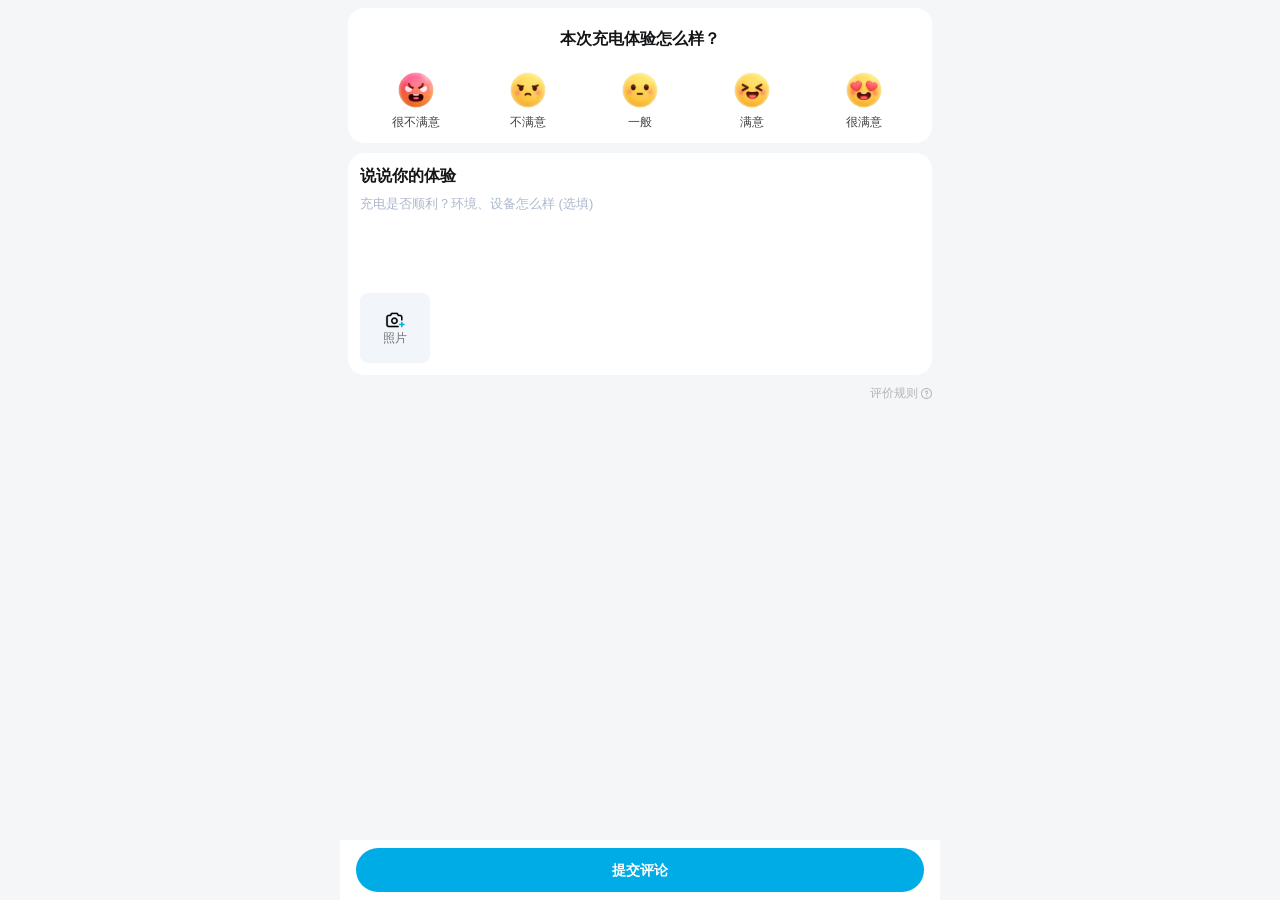
==== index.html @ 539950d8 "交付电站评价H5并补齐中文注释" ====
<!doctype html>
<!-- 电站评价正式页面：仅包含 H5 内容，顶部状态栏和导航由 APP 原生提供。 -->
<html lang="zh-CN">
<head>
  <!-- 使用中文和浅色界面；viewport-fit=cover 允许读取设备底部安全区域。 -->
  <meta charset="UTF-8">
  <meta name="viewport" content="width=device-width, initial-scale=1, viewport-fit=cover">
  <meta name="color-scheme" content="light">
  <title>电站评价</title>
  <!-- 样式独立维护；defer 确保文档结构创建后再执行交互脚本。 -->
  <link rel="stylesheet" href="./styles.css">
  <script src="./app.js" defer></script>
</head>
<body>
  <!-- 统一由脚本校验和显示 Toast，关闭浏览器自带的校验气泡。 -->
  <form id="review-form" class="review-page" novalidate>
    <main class="review-content">
      <!-- 必填评价卡片：表情和标签按 app.js 中的评分配置生成。 -->
      <section class="rating-card card" aria-labelledby="rating-title">
        <h1 id="rating-title">本次充电体验怎么样？</h1>
        <div id="rating-options" class="rating-options" role="radiogroup" aria-labelledby="rating-title" aria-required="true"></div>
        <!-- 初始隐藏；选择表情后展示该满意度对应的可多选标签。 -->
        <div id="review-tags" class="review-tags" role="group" aria-label="评价标签（选填，可多选）" hidden></div>
      </section>

      <!-- 选填体验卡片：自由输入文字与标签独立，照片也可以不添加。 -->
      <section class="experience-card card" aria-labelledby="experience-title">
        <div class="experience-heading">
          <h2 id="experience-title"><label for="experience">说说你的体验</label></h2>
          <!-- 只有超过 200 字才显示；当前数量红色，/200 保持注释灰色。 -->
          <span id="character-count" class="character-count" aria-live="polite" hidden><span id="current-count">201</span><span class="count-limit">/200</span></span>
        </div>
        <!-- 不设置 maxlength，允许第 201 字输入后再提示超限；高度由 CSS 固定为 5 行。 -->
        <textarea id="experience" name="experience" rows="5" placeholder="充电是否顺利？环境、设备怎么样 (选填)" aria-describedby="experience-hint" spellcheck="false"></textarea>
        <span id="experience-hint" class="sr-only">选填，最多200字，超过200字后需要删减才能提交。</span>
        <!-- 图片按顺序插在添加入口之前；满 9 张隐藏入口，列表支持横向滑动。 -->
        <div id="photo-list" class="photo-list" role="group" aria-label="评价照片（选填，最多9张，可左右滑动）">
          <button id="add-photo" class="add-photo photo-tile" type="button" aria-label="添加照片，最多9张">
            <img src="./images/icon-add-photo.png" width="20" height="20" alt="">
            <span>照片</span>
          </button>
        </div>
        <!-- 隐藏系统文件选择器，由相机入口触发；支持一次选择多张图片。 -->
        <input id="photo-input" type="file" accept="image/*" multiple hidden>
        <span id="photo-status" class="sr-only" aria-live="polite"></span>
      </section>

      <!-- 评价规则：由前端开发配置现有页面链接，当前不绑定交互。 -->
      <button id="review-rules" class="review-rules" type="button">
        <span>评价规则</span><span class="help-icon"><img src="./images/icon-review-help.svg" width="11" height="11" alt=""></span>
      </button>
    </main>

    <!-- 固定底部提交区：自动避让设备安全区域和覆盖视口的软键盘。 -->
    <footer class="submit-bar">
      <button id="submit-review" class="submit-button" type="submit">提交评论</button>
    </footer>
  </form>

  <!-- 共用 Toast，只负责显示提示文案，不承载业务操作。 -->
  <div id="toast" class="toast" role="status" aria-live="polite" hidden></div>

</body>
</html>
---- styles.css ----
/* 全局设计变量：品牌色、文字层级、安全区域和系统字体。 */
:root {
  color-scheme: light;
  --brand: #00ace5;
  --text-primary: #141517;
  --text-secondary: #414345;
  --text-tertiary: #6f7173;
  --text-muted: #b4b6b8;
  --background: #f4f6f8;
  --surface-subtle: #f2f5fa;
  --danger: #fd2020;
  --safe-bottom: env(safe-area-inset-bottom, 0px);
  --keyboard-inset: 0px;
  font-family: -apple-system, BlinkMacSystemFont, "PingFang SC", "Helvetica Neue", "Microsoft YaHei", sans-serif;
  -webkit-text-size-adjust: 100%;
  text-size-adjust: 100%;
  -webkit-tap-highlight-color: transparent;
  color: var(--text-primary);
  background: var(--background);
}

/* 基础重置：宽高包含内边距和边框，按钮及输入控件沿用系统字体。 */
* { box-sizing: border-box; }
body { margin: 0; }
button, textarea, input { font: inherit; }
button { padding: 0; border: 0; cursor: pointer; color: inherit; background: none; touch-action: manipulation; }
button:disabled { cursor: default; }
/* 键盘操作时保留可见焦点，不影响触摸状态的设计样式。 */
button:focus-visible, .rating-input:focus-visible + .rating-content {
  outline: 2px solid var(--brand);
  outline-offset: 3px;
}
[hidden] { display: none !important; }
img { display: block; object-fit: contain; }
h1, h2, p { margin: 0; }
h1, h2 { font-size: 16px; line-height: 22px; font-weight: 600; }
/* 只在视觉上隐藏，保留读屏和原生单选控件的无障碍能力。 */
.sr-only, .rating-input {
  position: absolute; width: 1px; height: 1px; padding: 0; margin: -1px;
  overflow: hidden; clip: rect(0, 0, 0, 0); white-space: nowrap; border: 0;
}

/* 页面宽度自适应；大屏最大 600px，真实手机按可用视口铺满。 */
.review-page { width: 100%; max-width: 600px; margin: 0 auto; min-height: 100vh; min-height: 100dvh; }
/* 内容区保持 8px 外边距，底部预留固定按钮和安全区域空间。 */
.review-content {
  display: flex; flex-direction: column; align-items: flex-end; gap: 10px;
  padding: 8px 8px calc(80px + var(--safe-bottom) + var(--keyboard-inset));
}
/* 两张白色卡片共用 16px 圆角。 */
.card { width: 100%; background: #fff; border-radius: 16px; }
/* 评价卡片：动画期间裁切超出部分；子元素不压缩，保持表情和标签原尺寸。 */
.rating-card { display: flex; flex-direction: column; align-items: center; gap: 20px; padding: 20px 12px 12px; overflow: hidden; }
.rating-card > * { flex-shrink: 0; }
/* 五个满意度等分排列，图标 40px，标题和文字不参与缩放。 */
.rating-options { display: grid; grid-template-columns: repeat(5, minmax(0, 1fr)); width: 100%; }
.rating-option { position: relative; min-width: 0; cursor: pointer; touch-action: manipulation; }
.rating-content { display: flex; flex-direction: column; align-items: center; gap: 4px; border-radius: 8px; }
.rating-emoji { position: relative; display: block; width: 40px; height: 40px; transform-origin: center; user-select: none; }
/* 灰色图层在下、亮色图层在上，两张图同步缩放。 */
.rating-emoji-layer { position: absolute; inset: 0; width: 40px; height: 40px; pointer-events: none; -webkit-user-drag: none; }
/* 只改变上层透明度，200ms 内变灰/变亮，避免直接换图和中途发白。 */
.rating-emoji-active { opacity: 1; transition: opacity 200ms cubic-bezier(.4, 0, .2, 1); }
.rating-option.is-muted .rating-emoji-active { opacity: 0; }
/* 表情文字颜色同步用 200ms 过渡。 */
.rating-label { font-size: 12px; line-height: 17px; font-weight: 400; color: var(--text-secondary); white-space: nowrap; transition: color 200ms cubic-bezier(.4, 0, .2, 1); }
.rating-option.is-muted .rating-label { color: var(--text-muted); }
/* 遵守系统减少动态效果偏好；回弹及卡片动画在 JS 中同步跳过。 */
@media (prefers-reduced-motion: reduce) {
  .rating-emoji-active, .rating-label { transition: none; }
}
/* 标签两列排列：三行总高度 126px，每行约 36.67px，行列间距均为 8px。 */
.review-tags { display: grid; grid-template-columns: repeat(2, minmax(0, 1fr)); grid-auto-rows: 36.666667px; gap: 8px; width: 100%; }
.review-tag {
  display: flex; justify-content: center; align-items: center; min-width: 0; padding: 0 3px;
  border: 1px solid transparent; border-radius: 8px; background: var(--surface-subtle);
  font-size: 12px; line-height: 17px; font-weight: 400;
}
/* 标签选中态：主题色描边、浅蓝色底和加粗文字，再次点击可取消。 */
.review-tag[aria-pressed="true"] { border-color: var(--brand); background: rgba(0, 172, 229, .05); color: var(--brand); font-weight: 600; }
/* 体验卡片：标题、五行文本框、照片区域按 8px 间距排列。 */
.experience-card { display: flex; flex-direction: column; gap: 8px; padding: 12px; }
.experience-heading { display: flex; justify-content: space-between; align-items: center; gap: 8px; height: 22px; }
/* 超限计数：只把当前字数标红，分母保持灰色。 */
.character-count { color: var(--danger); font-size: 12px; line-height: 17px; white-space: nowrap; }
.count-limit { color: var(--text-muted); }
/* 输入框固定 90px 高、18px 行高；超出内容内部滚动，禁止拖拽改变高度。 */
#experience {
  display: block; width: 100%; height: 90px; min-height: 90px; max-height: 90px; margin: 0; padding: 0;
  border: 0; border-radius: 0; outline: none; resize: none; background: transparent;
  color: var(--text-secondary); font-size: 13px; font-weight: 400; line-height: 18px;
  overflow: auto; overscroll-behavior: contain; -webkit-overflow-scrolling: touch;
  scrollbar-width: thin; caret-color: var(--brand);
}
#experience::placeholder { color: #adb8cc; opacity: 1; }
/* 照片保持单行横向滚动，不换行、不挤压缩略图，隐藏滚动条。 */
.photo-list {
  display: flex; align-items: flex-start; gap: 6px; width: 100%; height: 70px;
  overflow-x: auto; overflow-y: hidden; scrollbar-width: none; overscroll-behavior-x: contain;
  -webkit-overflow-scrolling: touch;
}
.photo-list::-webkit-scrollbar { display: none; }
/* 照片和添加入口均为 70px 正方形，添加入口一直跟在照片后面。 */
.photo-tile { position: relative; flex: 0 0 70px; width: 70px; height: 70px; border-radius: 8px; background: var(--surface-subtle); }
.add-photo { display: flex; flex-direction: column; align-items: center; justify-content: center; }
.add-photo img { width: 20px; height: 20px; }
.add-photo span { color: var(--text-tertiary); font-size: 12px; line-height: 17px; }
/* 使用 object-fit: cover 居中裁切照片，保持完整填满方形区域。 */
.photo-thumbnail { width: 70px; height: 70px; object-fit: cover; border-radius: 8px; }
/* 删除图标视觉尺寸 16px；点击区域扩大到 32px，仍对齐图片右上角。 */
.remove-photo { position: absolute; z-index: 1; right: 0; top: 0; width: 32px; height: 32px; padding: 4px 4px 12px 12px; border-radius: 8px; }
.remove-photo img { width: 16px; height: 16px; }
/* 评价规则只保留视觉入口；具体链接由前端开发配置。 */
.review-rules { position: relative; display: flex; align-items: center; gap: 2px; font-size: 12px; line-height: 17px; color: var(--text-muted); }
.review-rules::before { content: ""; position: absolute; inset: -8px 0; }
.help-icon { display: flex; align-items: center; justify-content: center; width: 12px; height: 12px; }
.help-icon img { width: 11px; height: 11px; }
/* 固定提交区域：随键盘上移并加入底部安全区，保持左右 16px 留白。 */
.submit-bar {
  position: fixed; z-index: 5; bottom: var(--keyboard-inset); left: 50%; transform: translateX(-50%);
  width: 100%; max-width: 600px; padding: 8px 16px calc(8px + var(--safe-bottom)); background: #fff;
}
/* 键盘已占用底部空间时，取消底栏重复的安全区留白。 */
body.keyboard-open .submit-bar { padding-bottom: 8px; }
/* 品牌色胶囊按钮，固定高度 44px；提交中及成功后禁用。 */
.submit-button { display: flex; align-items: center; justify-content: center; width: 100%; height: 44px; border-radius: 100px; background: var(--brand); color: #fff; font-size: 14px; line-height: 20px; font-weight: 600; }
.submit-button:active:not(:disabled) { background: #009dd1; }
.submit-button:disabled { opacity: .65; }
/* 全局 Toast：黑色 72% 透明背景、12px 圆角，居中且不拦截点击。 */
.toast {
  position: fixed; z-index: 30; left: 50%; top: 50%; transform: translate(-50%, -50%);
  max-width: calc(100vw - 48px); width: max-content; padding: 12px; border-radius: 12px;
  color: #fff; background: rgba(0, 0, 0, .72); font-size: 15px; line-height: 21px;
  text-align: center; pointer-events: none;
}
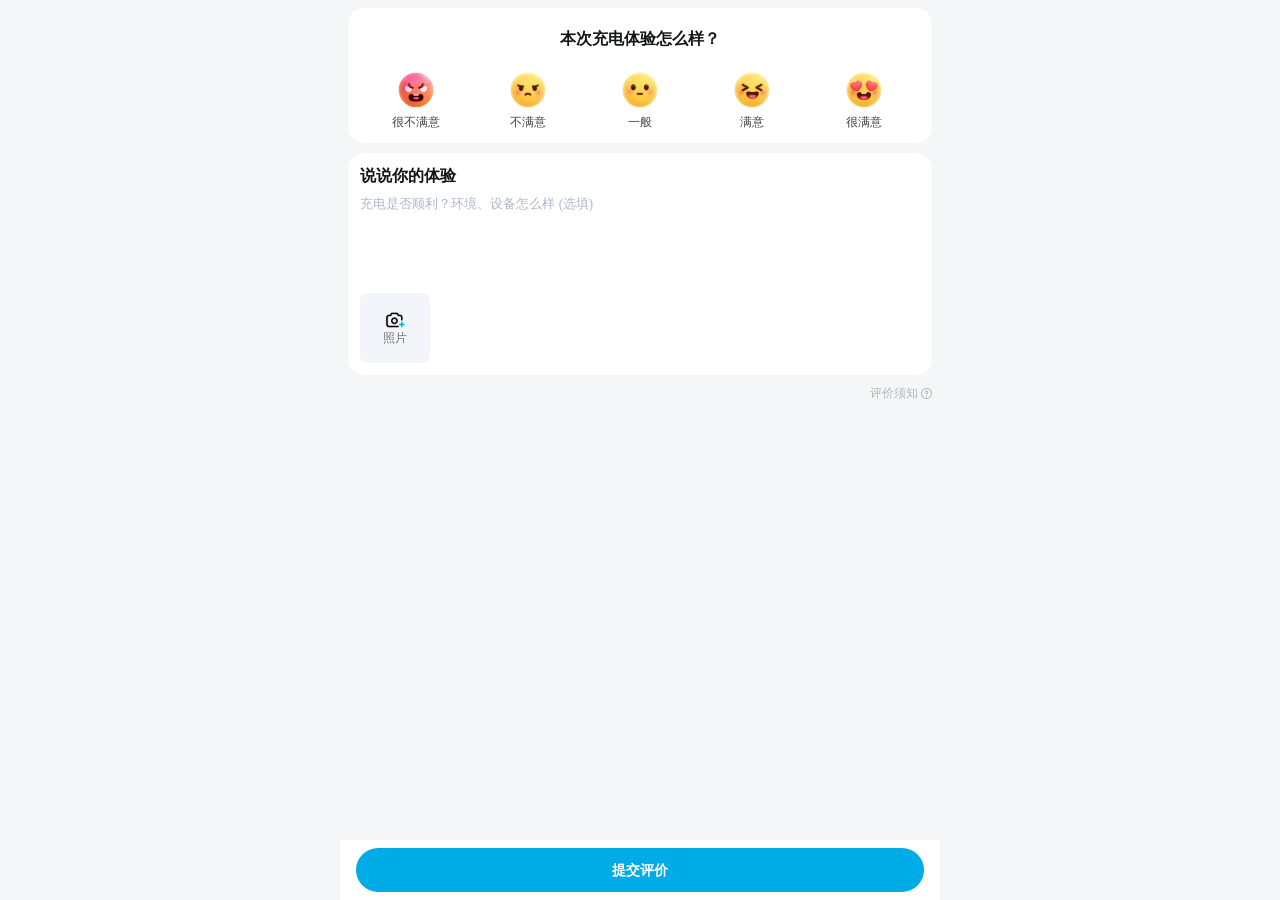
==== commit 328dca5a: "页面文案与交付说明：统一为提交评价和评价须知" ====
--- a/index.html
+++ b/index.html
@@ -1,5 +1,6 @@
 <!doctype html>
-<!-- 电站评价正式页面：仅包含 H5 内容，顶部状态栏和导航由 APP 原生提供。 -->
+<!-- 电站评价页面结构与入口：UI Demo 仅供参考样式与交互，后台接口代码不作为对接依据。 -->
+<!-- 仅包含 H5 内容，顶部状态栏和导航由 APP 原生提供。 -->
 <html lang="zh-CN">
 <head>
   <!-- 使用中文和浅色界面；viewport-fit=cover 允许读取设备底部安全区域。 -->
@@ -45,15 +46,15 @@
         <span id="photo-status" class="sr-only" aria-live="polite"></span>
       </section>
 
-      <!-- 评价规则：由前端开发配置现有页面链接，当前不绑定交互。 -->
+      <!-- 评价须知：由前端开发配置现有页面链接，当前不绑定交互。 -->
       <button id="review-rules" class="review-rules" type="button">
-        <span>评价规则</span><span class="help-icon"><img src="./images/icon-review-help.svg" width="11" height="11" alt=""></span>
+        <span>评价须知</span><span class="help-icon"><img src="./images/icon-review-help.svg" width="11" height="11" alt=""></span>
       </button>
     </main>
 
     <!-- 固定底部提交区：自动避让设备安全区域和覆盖视口的软键盘。 -->
     <footer class="submit-bar">
-      <button id="submit-review" class="submit-button" type="submit">提交评论</button>
+      <button id="submit-review" class="submit-button" type="submit">提交评价</button>
     </footer>
   </form>
 
--- a/styles.css
+++ b/styles.css
@@ -1,3 +1,4 @@
+/* 页面布局、配色与动画样式。 */
 /* 全局设计变量：品牌色、文字层级、安全区域和系统字体。 */
 :root {
   color-scheme: light;
@@ -110,7 +111,7 @@
 /* 删除图标视觉尺寸 16px；点击区域扩大到 32px，仍对齐图片右上角。 */
 .remove-photo { position: absolute; z-index: 1; right: 0; top: 0; width: 32px; height: 32px; padding: 4px 4px 12px 12px; border-radius: 8px; }
 .remove-photo img { width: 16px; height: 16px; }
-/* 评价规则只保留视觉入口；具体链接由前端开发配置。 */
+/* 评价须知只保留视觉入口；具体链接由前端开发配置。 */
 .review-rules { position: relative; display: flex; align-items: center; gap: 2px; font-size: 12px; line-height: 17px; color: var(--text-muted); }
 .review-rules::before { content: ""; position: absolute; inset: -8px 0; }
 .help-icon { display: flex; align-items: center; justify-content: center; width: 12px; height: 12px; }
